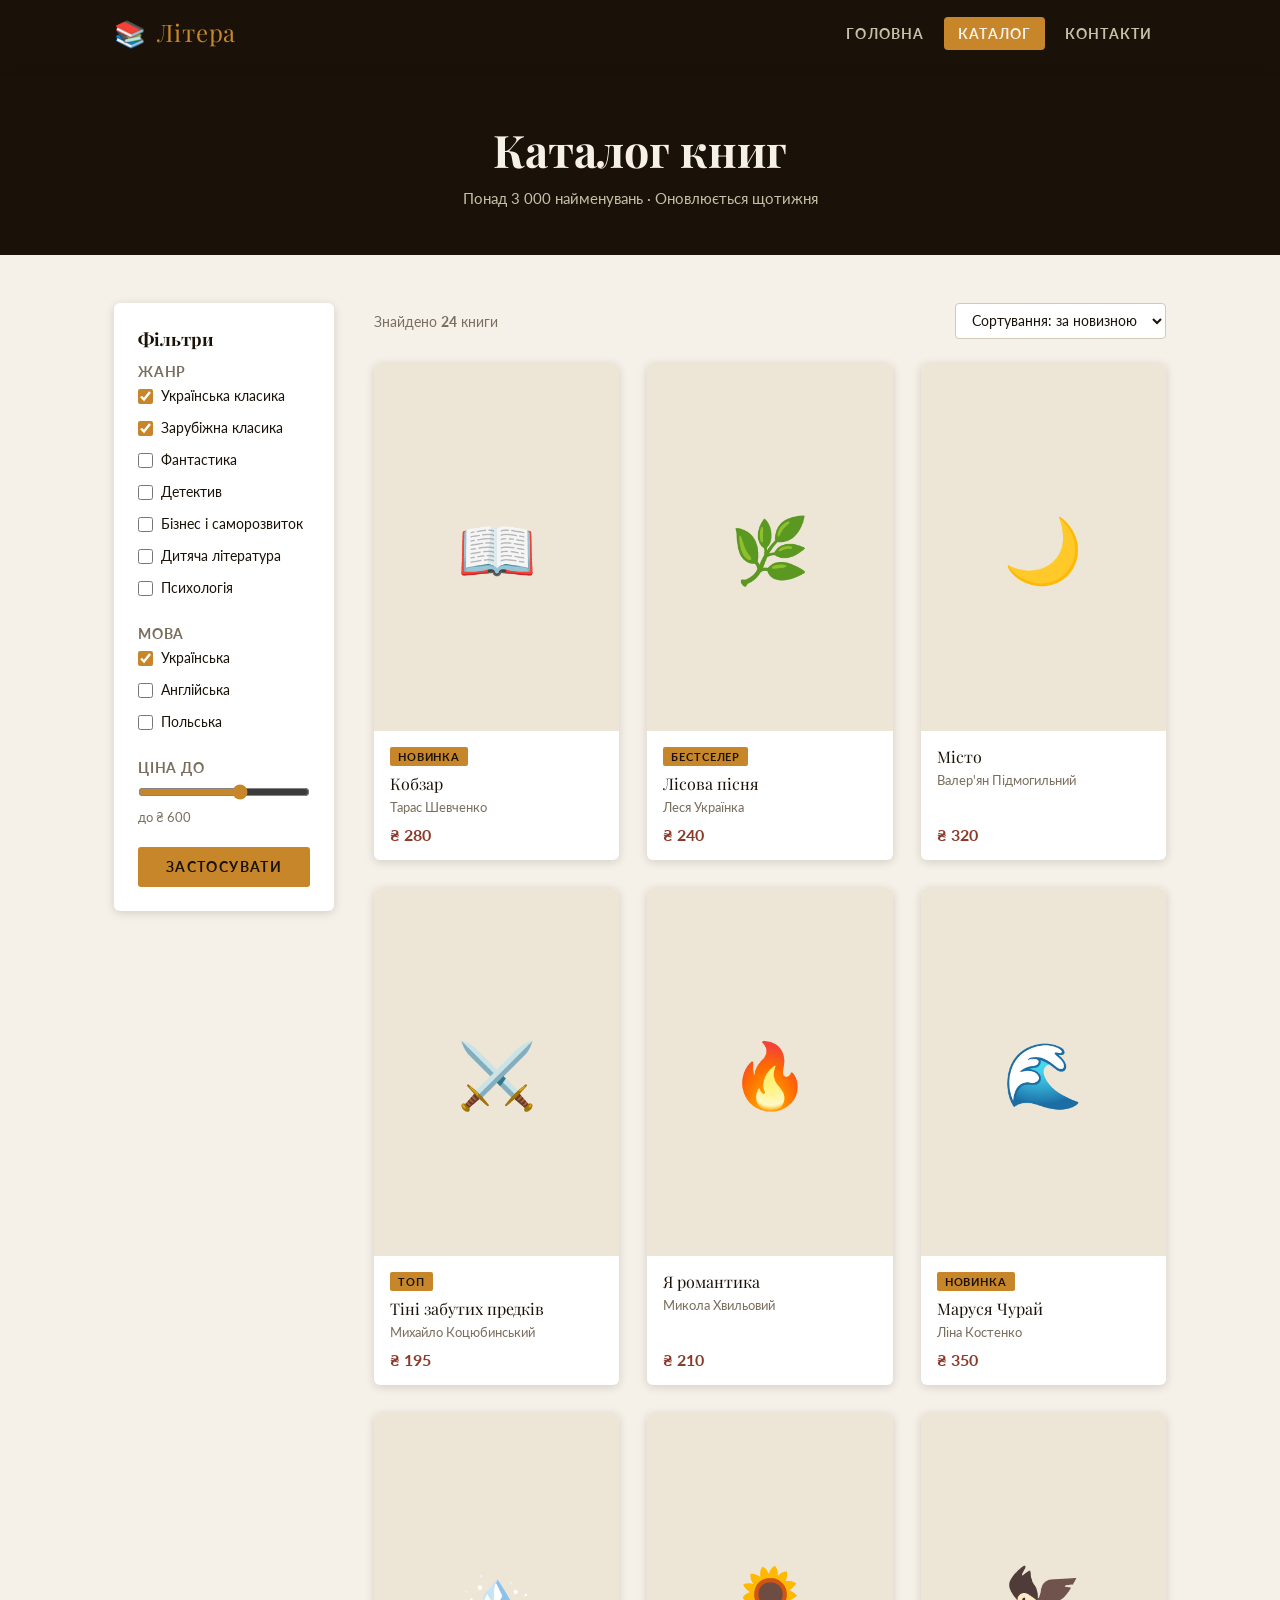
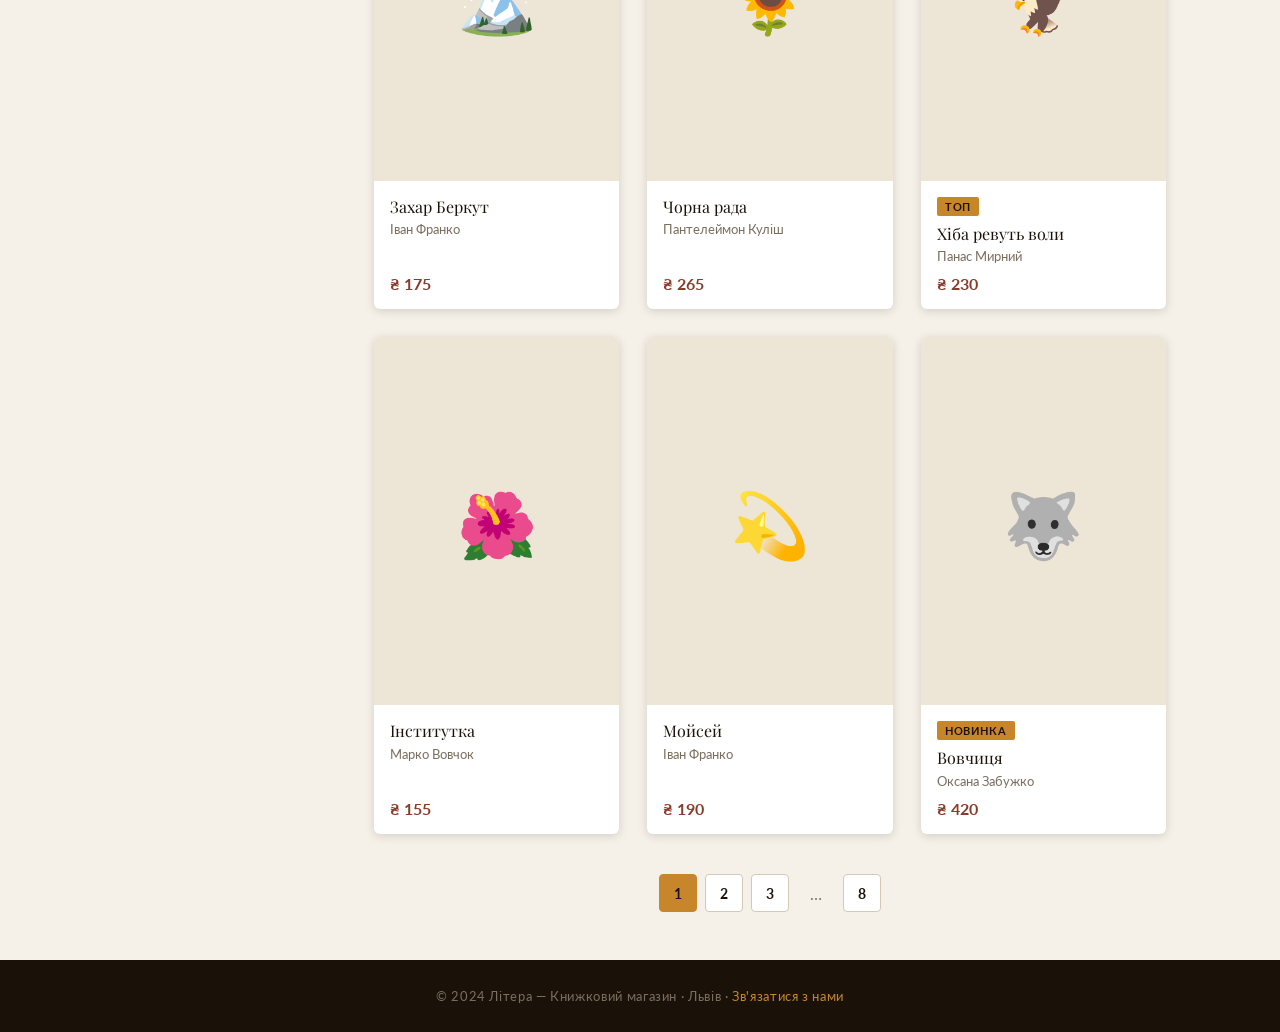
==== catalog.html @ 976ecd80 "lab_1" ====
<!DOCTYPE html>
<html lang="uk">

<head>
  <meta charset="UTF-8" />
  <meta name="viewport" content="width=device-width, initial-scale=1.0" />
  <title>Каталог — Літера</title>
  <link rel="stylesheet" href="css/style.css" />
  <link rel="stylesheet" href="css/catalog.css" />
</head>

<body>

  <nav class="site-nav">
    <div class="nav-inner">
      <a href="index.html" class="nav-logo">
        <span>📚</span> Літера
      </a>
      <ul class="nav-links">
        <li><a href="index.html">Головна</a></li>
        <li><a href="catalog.html" class="active">Каталог</a></li>
        <li><a href="contact.html">Контакти</a></li>
      </ul>
    </div>
  </nav>

  <div class="page-banner">
    <h1>Каталог книг</h1>
    <p>Понад 3 000 найменувань · Оновлюється щотижня</p>
  </div>

  <main class="page-content">
    <div class="catalog-layout">

      <aside class="sidebar">
        <h3>Фільтри</h3>

        <div class="filter-group">
          <label>Жанр</label>
          <div class="checkboxes">
            <label><input type="checkbox" checked /> Українська класика</label>
            <label><input type="checkbox" checked /> Зарубіжна класика</label>
            <label><input type="checkbox" /> Фантастика</label>
            <label><input type="checkbox" /> Детектив</label>
            <label><input type="checkbox" /> Бізнес і саморозвиток</label>
            <label><input type="checkbox" /> Дитяча література</label>
            <label><input type="checkbox" /> Психологія</label>
          </div>
        </div>

        <div class="filter-group">
          <label>Мова</label>
          <div class="checkboxes">
            <label><input type="checkbox" checked /> Українська</label>
            <label><input type="checkbox" /> Англійська</label>
            <label><input type="checkbox" /> Польська</label>
          </div>
        </div>

        <div class="filter-group">
          <label>Ціна до</label>
          <input type="range" min="0" max="1000" value="600" />
          <p style="font-size:.82rem; color:#7a6e5f; margin-top:6px;">до ₴ 600</p>
        </div>

        <button class="btn btn-primary" style="width:100%;">Застосувати</button>
      </aside>

      <section>
        <div class="catalog-header">
          <p class="catalog-count">Знайдено <strong>24</strong> книги</p>
          <select class="sort-select">
            <option>Сортування: за новизною</option>
            <option>Ціна: від меншої</option>
            <option>Ціна: від більшої</option>
            <option>Назва: А–Я</option>
          </select>
        </div>

        <div class="books-grid">

          <div class="book-card">
            <div class="book-cover">📖</div>
            <div class="book-info">
              <span class="book-badge">Новинка</span>
              <p class="book-title">Кобзар</p>
              <p class="book-author">Тарас Шевченко</p>
              <p class="book-price">₴ 280</p>
            </div>
          </div>

          <div class="book-card">
            <div class="book-cover">🌿</div>
            <div class="book-info">
              <span class="book-badge">Бестселер</span>
              <p class="book-title">Лісова пісня</p>
              <p class="book-author">Леся Українка</p>
              <p class="book-price">₴ 240</p>
            </div>
          </div>

          <div class="book-card">
            <div class="book-cover">🌙</div>
            <div class="book-info">
              <p class="book-title">Місто</p>
              <p class="book-author">Валер'ян Підмогильний</p>
              <p class="book-price">₴ 320</p>
            </div>
          </div>

          <div class="book-card">
            <div class="book-cover">⚔️</div>
            <div class="book-info">
              <span class="book-badge">Топ</span>
              <p class="book-title">Тіні забутих предків</p>
              <p class="book-author">Михайло Коцюбинський</p>
              <p class="book-price">₴ 195</p>
            </div>
          </div>

          <div class="book-card">
            <div class="book-cover">🔥</div>
            <div class="book-info">
              <p class="book-title">Я романтика</p>
              <p class="book-author">Микола Хвильовий</p>
              <p class="book-price">₴ 210</p>
            </div>
          </div>

          <div class="book-card">
            <div class="book-cover">🌊</div>
            <div class="book-info">
              <span class="book-badge">Новинка</span>
              <p class="book-title">Маруся Чурай</p>
              <p class="book-author">Ліна Костенко</p>
              <p class="book-price">₴ 350</p>
            </div>
          </div>

          <div class="book-card">
            <div class="book-cover">🏔️</div>
            <div class="book-info">
              <p class="book-title">Захар Беркут</p>
              <p class="book-author">Іван Франко</p>
              <p class="book-price">₴ 175</p>
            </div>
          </div>

          <div class="book-card">
            <div class="book-cover">🌻</div>
            <div class="book-info">
              <p class="book-title">Чорна рада</p>
              <p class="book-author">Пантелеймон Куліш</p>
              <p class="book-price">₴ 265</p>
            </div>
          </div>

          <div class="book-card">
            <div class="book-cover">🦅</div>
            <div class="book-info">
              <span class="book-badge">Топ</span>
              <p class="book-title">Хіба ревуть воли</p>
              <p class="book-author">Панас Мирний</p>
              <p class="book-price">₴ 230</p>
            </div>
          </div>

          <div class="book-card">
            <div class="book-cover">🌺</div>
            <div class="book-info">
              <p class="book-title">Інститутка</p>
              <p class="book-author">Марко Вовчок</p>
              <p class="book-price">₴ 155</p>
            </div>
          </div>

          <div class="book-card">
            <div class="book-cover">💫</div>
            <div class="book-info">
              <p class="book-title">Мойсей</p>
              <p class="book-author">Іван Франко</p>
              <p class="book-price">₴ 190</p>
            </div>
          </div>

          <div class="book-card">
            <div class="book-cover">🐺</div>
            <div class="book-info">
              <span class="book-badge">Новинка</span>
              <p class="book-title">Вовчиця</p>
              <p class="book-author">Оксана Забужко</p>
              <p class="book-price">₴ 420</p>
            </div>
          </div>

        </div>

        <div class="pagination">
          <a href="#" class="page-btn active">1</a>
          <a href="#" class="page-btn">2</a>
          <a href="#" class="page-btn">3</a>
          <span class="page-ellipsis">…</span>
          <a href="#" class="page-btn">8</a>
        </div>
      </section>

    </div>
  </main>

  <footer class="site-footer">
    <p>© 2024 Літера — Книжковий магазин · Львів · <a href="contact.html">Зв'язатися з нами</a></p>
  </footer>

</body>

</html>
---- css/style.css ----
@import url('https://fonts.googleapis.com/css2?family=Playfair+Display:ital,wght@0,400;0,700;1,400&family=Lato:wght@300;400;700&display=swap');

/* ── Variables ── */
:root {
  --ink: #1a1208;
  --cream: #f5f0e8;
  --parchment: #ede6d6;
  --amber: #c8862a;
  --amber-lt: #e8a83a;
  --rust: #8b3a2a;
  --shadow: rgba(26, 18, 8, .15);
  --ff-display: 'Playfair Display', Georgia, serif;
  --ff-body: 'Lato', sans-serif;
}

/* ── Reset ── */
*,
*::before,
*::after {
  box-sizing: border-box;
  margin: 0;
  padding: 0;
}

html {
  scroll-behavior: smooth;
}

body {
  font-family: var(--ff-body);
  background: var(--cream);
  color: var(--ink);
  min-height: 100vh;
  display: flex;
  flex-direction: column;
}

img {
  display: block;
  max-width: 100%;
}

a {
  color: inherit;
  text-decoration: none;
}

ul {
  list-style: none;
}

/* ── NAV ── */
.site-nav {
  background: var(--ink);
  position: sticky;
  top: 0;
  z-index: 100;
  box-shadow: 0 2px 12px var(--shadow);
}

.nav-inner {
  max-width: 1100px;
  margin: 0 auto;
  padding: 0 24px;
  height: 64px;
  display: flex;
  align-items: center;
  justify-content: space-between;
}

.nav-logo {
  font-family: var(--ff-display);
  font-size: 1.5rem;
  color: var(--amber);
  letter-spacing: .03em;
  display: flex;
  align-items: center;
  gap: 10px;
}

.nav-logo span {
  font-size: 1.6rem;
}

.nav-links {
  display: flex;
  gap: 6px;
}

.nav-links a {
  font-family: var(--ff-body);
  font-size: .875rem;
  font-weight: 700;
  letter-spacing: .08em;
  text-transform: uppercase;
  color: #c9bfa8;
  padding: 8px 14px;
  border-radius: 4px;
  transition: color .2s, background .2s;
}

.nav-links a:hover,
.nav-links a.active {
  color: var(--cream);
  background: var(--amber);
}

/* ── FOOTER ── */
.site-footer {
  background: var(--ink);
  color: #7a6e5f;
  text-align: center;
  padding: 28px 24px;
  font-size: .8rem;
  letter-spacing: .05em;
  margin-top: auto;
}

.site-footer a {
  color: var(--amber);
}

/* ── BUTTONS ── */
.btn {
  display: inline-block;
  font-family: var(--ff-body);
  font-size: .85rem;
  font-weight: 700;
  letter-spacing: .1em;
  text-transform: uppercase;
  padding: 12px 28px;
  border-radius: 3px;
  cursor: pointer;
  transition: transform .15s, box-shadow .15s;
  border: none;
}

.btn:hover {
  transform: translateY(-2px);
  box-shadow: 0 6px 18px var(--shadow);
}

.btn-primary {
  background: var(--amber);
  color: var(--ink);
}

.btn-outline {
  background: transparent;
  color: var(--amber);
  border: 2px solid var(--amber);
}

/* ── PAGE WRAPPER ── */
.page-content {
  flex: 1;
  max-width: 1100px;
  width: 100%;
  margin: 0 auto;
  padding: 48px 24px;
}

/* ── HERO (index) ── */
.hero {
  background: var(--ink);
  color: var(--cream);
  padding: 100px 24px 80px;
  text-align: center;
  position: relative;
  overflow: hidden;
}

.hero::before {
  content: '';
  position: absolute;
  inset: 0;
  background:
    radial-gradient(ellipse 60% 60% at 20% 50%, rgba(200, 134, 42, .18) 0%, transparent 70%),
    radial-gradient(ellipse 40% 80% at 80% 30%, rgba(139, 58, 42, .25) 0%, transparent 70%);
  pointer-events: none;
}

.hero-eyebrow {
  font-size: .75rem;
  font-weight: 700;
  letter-spacing: .22em;
  text-transform: uppercase;
  color: var(--amber);
  margin-bottom: 18px;
}

.hero h1 {
  font-family: var(--ff-display);
  font-size: clamp(2.4rem, 6vw, 4.2rem);
  line-height: 1.12;
  margin-bottom: 22px;
}

.hero h1 em {
  font-style: italic;
  color: var(--amber);
}

.hero p {
  max-width: 540px;
  margin: 0 auto 36px;
  font-size: 1.1rem;
  font-weight: 300;
  color: #c9bfa8;
  line-height: 1.7;
}

.hero-cta {
  display: flex;
  gap: 14px;
  justify-content: center;
  flex-wrap: wrap;
}

/* ── SECTION HEADING ── */
.section-heading {
  font-family: var(--ff-display);
  font-size: clamp(1.6rem, 3.5vw, 2.4rem);
  margin-bottom: 8px;
}

.section-sub {
  color: #7a6e5f;
  font-size: .95rem;
  margin-bottom: 36px;
}

.divider {
  width: 52px;
  height: 3px;
  background: var(--amber);
  margin: 12px 0 32px;
}

/* ── FEATURED BOOKS GRID ── */
.books-grid {
  display: grid;
  grid-template-columns: repeat(auto-fill, minmax(210px, 1fr));
  gap: 28px;
}

.book-card {
  background: #fff;
  border-radius: 6px;
  overflow: hidden;
  box-shadow: 0 2px 10px var(--shadow);
  transition: transform .2s, box-shadow .2s;
  display: flex;
  flex-direction: column;
}

.book-card:hover {
  transform: translateY(-6px);
  box-shadow: 0 10px 28px var(--shadow);
}

.book-cover {
  width: 100%;
  aspect-ratio: 2/3;
  object-fit: cover;
  background: var(--parchment);
  font-size: 4rem;
  display: flex;
  align-items: center;
  justify-content: center;
  color: var(--amber);
  font-family: var(--ff-display);
}

.book-info {
  padding: 16px;
  flex: 1;
  display: flex;
  flex-direction: column;
}

.book-title {
  font-family: var(--ff-display);
  font-size: 1rem;
  margin-bottom: 4px;
  line-height: 1.3;
}

.book-author {
  font-size: .8rem;
  color: #7a6e5f;
  margin-bottom: 10px;
}

.book-price {
  font-weight: 700;
  color: var(--rust);
  font-size: 1rem;
  margin-top: auto;
}

.book-badge {
  display: inline-block;
  font-size: .68rem;
  font-weight: 700;
  letter-spacing: .08em;
  text-transform: uppercase;
  background: var(--amber);
  color: var(--ink);
  padding: 3px 8px;
  border-radius: 2px;
  margin-bottom: 8px;
  align-self: flex-start;
}

/* ── CATEGORIES ── */
.categories-grid {
  display: grid;
  grid-template-columns: repeat(auto-fill, minmax(160px, 1fr));
  gap: 16px;
  margin-top: 16px;
}

.cat-card {
  background: var(--ink);
  color: var(--cream);
  border-radius: 6px;
  padding: 24px 16px;
  text-align: center;
  cursor: pointer;
  transition: background .2s, transform .15s;
}

.cat-card:hover {
  background: var(--amber);
  color: var(--ink);
  transform: translateY(-3px);
}

.cat-icon {
  font-size: 2rem;
  margin-bottom: 10px;
}

.cat-name {
  font-family: var(--ff-display);
  font-size: .95rem;
}

/* ── CATALOG PAGE ── */
.catalog-layout {
  display: grid;
  grid-template-columns: 220px 1fr;
  gap: 40px;
  align-items: start;
}

@media (max-width: 720px) {
  .catalog-layout {
    grid-template-columns: 1fr;
  }
}

.sidebar {
  background: #fff;
  border-radius: 6px;
  padding: 24px;
  box-shadow: 0 2px 10px var(--shadow);
}

.sidebar h3 {
  font-family: var(--ff-display);
  font-size: 1.1rem;
  margin-bottom: 14px;
}

.filter-group {
  margin-bottom: 22px;
}

.filter-group label {
  font-size: .85rem;
  font-weight: 700;
  display: block;
  margin-bottom: 8px;
  letter-spacing: .06em;
  text-transform: uppercase;
  color: #7a6e5f;
}

.filter-group input[type=range] {
  width: 100%;
  accent-color: var(--amber);
}

.filter-group .checkboxes {
  display: flex;
  flex-direction: column;
  gap: 8px;
}

.filter-group .checkboxes label {
  text-transform: none;
  font-weight: 400;
  color: var(--ink);
  letter-spacing: 0;
  display: flex;
  align-items: center;
  gap: 8px;
  cursor: pointer;
}

.filter-group .checkboxes input[type=checkbox] {
  accent-color: var(--amber);
  width: 15px;
  height: 15px;
}

.catalog-header {
  display: flex;
  justify-content: space-between;
  align-items: center;
  margin-bottom: 24px;
  flex-wrap: wrap;
  gap: 12px;
}

.catalog-count {
  font-size: .9rem;
  color: #7a6e5f;
}

.sort-select {
  font-family: var(--ff-body);
  font-size: .85rem;
  padding: 8px 12px;
  border: 1.5px solid #d4c9b4;
  border-radius: 4px;
  background: #fff;
  color: var(--ink);
  cursor: pointer;
}

/* ── CONTACT PAGE ── */
.contact-grid {
  display: grid;
  grid-template-columns: 1fr 1fr;
  gap: 48px;
  align-items: start;
}

@media (max-width: 680px) {
  .contact-grid {
    grid-template-columns: 1fr;
  }
}

.contact-info h2 {
  font-family: var(--ff-display);
  font-size: 1.8rem;
  margin-bottom: 16px;
}

.contact-info p {
  line-height: 1.75;
  color: #4a3f30;
  margin-bottom: 24px;
}

.info-list {
  display: flex;
  flex-direction: column;
  gap: 16px;
}

.info-item {
  display: flex;
  gap: 14px;
  align-items: flex-start;
}

.info-icon {
  font-size: 1.3rem;
  margin-top: 2px;
}

.info-label {
  font-weight: 700;
  font-size: .8rem;
  letter-spacing: .08em;
  text-transform: uppercase;
  color: #7a6e5f;
}

.info-val {
  font-size: .95rem;
  margin-top: 2px;
}

.contact-form {
  background: #fff;
  border-radius: 8px;
  padding: 36px;
  box-shadow: 0 2px 16px var(--shadow);
}

.contact-form h3 {
  font-family: var(--ff-display);
  font-size: 1.4rem;
  margin-bottom: 24px;
}

.form-group {
  margin-bottom: 18px;
}

.form-group label {
  display: block;
  font-size: .8rem;
  font-weight: 700;
  letter-spacing: .07em;
  text-transform: uppercase;
  margin-bottom: 6px;
  color: #5a4e3f;
}

.form-group input,
.form-group textarea,
.form-group select {
  width: 100%;
  font-family: var(--ff-body);
  font-size: .95rem;
  padding: 11px 14px;
  border: 1.5px solid #d4c9b4;
  border-radius: 4px;
  background: var(--cream);
  color: var(--ink);
  transition: border-color .2s;
  outline: none;
}

.form-group input:focus,
.form-group textarea:focus,
.form-group select:focus {
  border-color: var(--amber);
}

.form-group textarea {
  resize: vertical;
  min-height: 120px;
}

.map-placeholder {
  margin-top: 48px;
  background: var(--parchment);
  border-radius: 8px;
  height: 260px;
  display: flex;
  flex-direction: column;
  align-items: center;
  justify-content: center;
  gap: 10px;
  color: #8a7a66;
  font-size: 2.4rem;
}

.map-placeholder p {
  font-size: .9rem;
}

/* ── PAGE BANNER ── */
.page-banner {
  background: var(--ink);
  color: var(--cream);
  text-align: center;
  padding: 56px 24px 48px;
}

.page-banner h1 {
  font-family: var(--ff-display);
  font-size: clamp(1.8rem, 4vw, 2.8rem);
  margin-bottom: 10px;
}

.page-banner p {
  color: #c9bfa8;
  font-size: .95rem;
}

/* ── PROMO BANNER ── */
.promo-banner {
  background: linear-gradient(135deg, var(--rust), #a04020);
  color: #fff;
  border-radius: 8px;
  padding: 40px 36px;
  display: flex;
  align-items: center;
  justify-content: space-between;
  gap: 24px;
  flex-wrap: wrap;
  margin-top: 56px;
}

.promo-banner h3 {
  font-family: var(--ff-display);
  font-size: 1.6rem;
  margin-bottom: 6px;
}

.promo-banner p {
  font-size: .95rem;
  opacity: .9;
}
---- css/catalog.css ----
/* Pagination */
.pagination {
  display: flex;
  gap: 8px;
  justify-content: center;
  margin-top: 40px;
}

.page-btn {
  display: inline-flex;
  align-items: center;
  justify-content: center;
  width: 38px;
  height: 38px;
  border-radius: 4px;
  font-weight: 700;
  font-size: .875rem;
  background: #fff;
  color: var(--ink);
  border: 1.5px solid #d4c9b4;
  transition: background .15s, color .15s;
}

.page-btn:hover,
.page-btn.active {
  background: var(--amber);
  color: var(--ink);
  border-color: var(--amber);
}

.page-ellipsis {
  display: inline-flex;
  align-items: center;
  justify-content: center;
  width: 38px;
  height: 38px;
  color: #7a6e5f;
}

/* Book cards in catalog — slightly smaller gap */
.catalog-layout .books-grid {
  grid-template-columns: repeat(auto-fill, minmax(190px, 1fr));
}
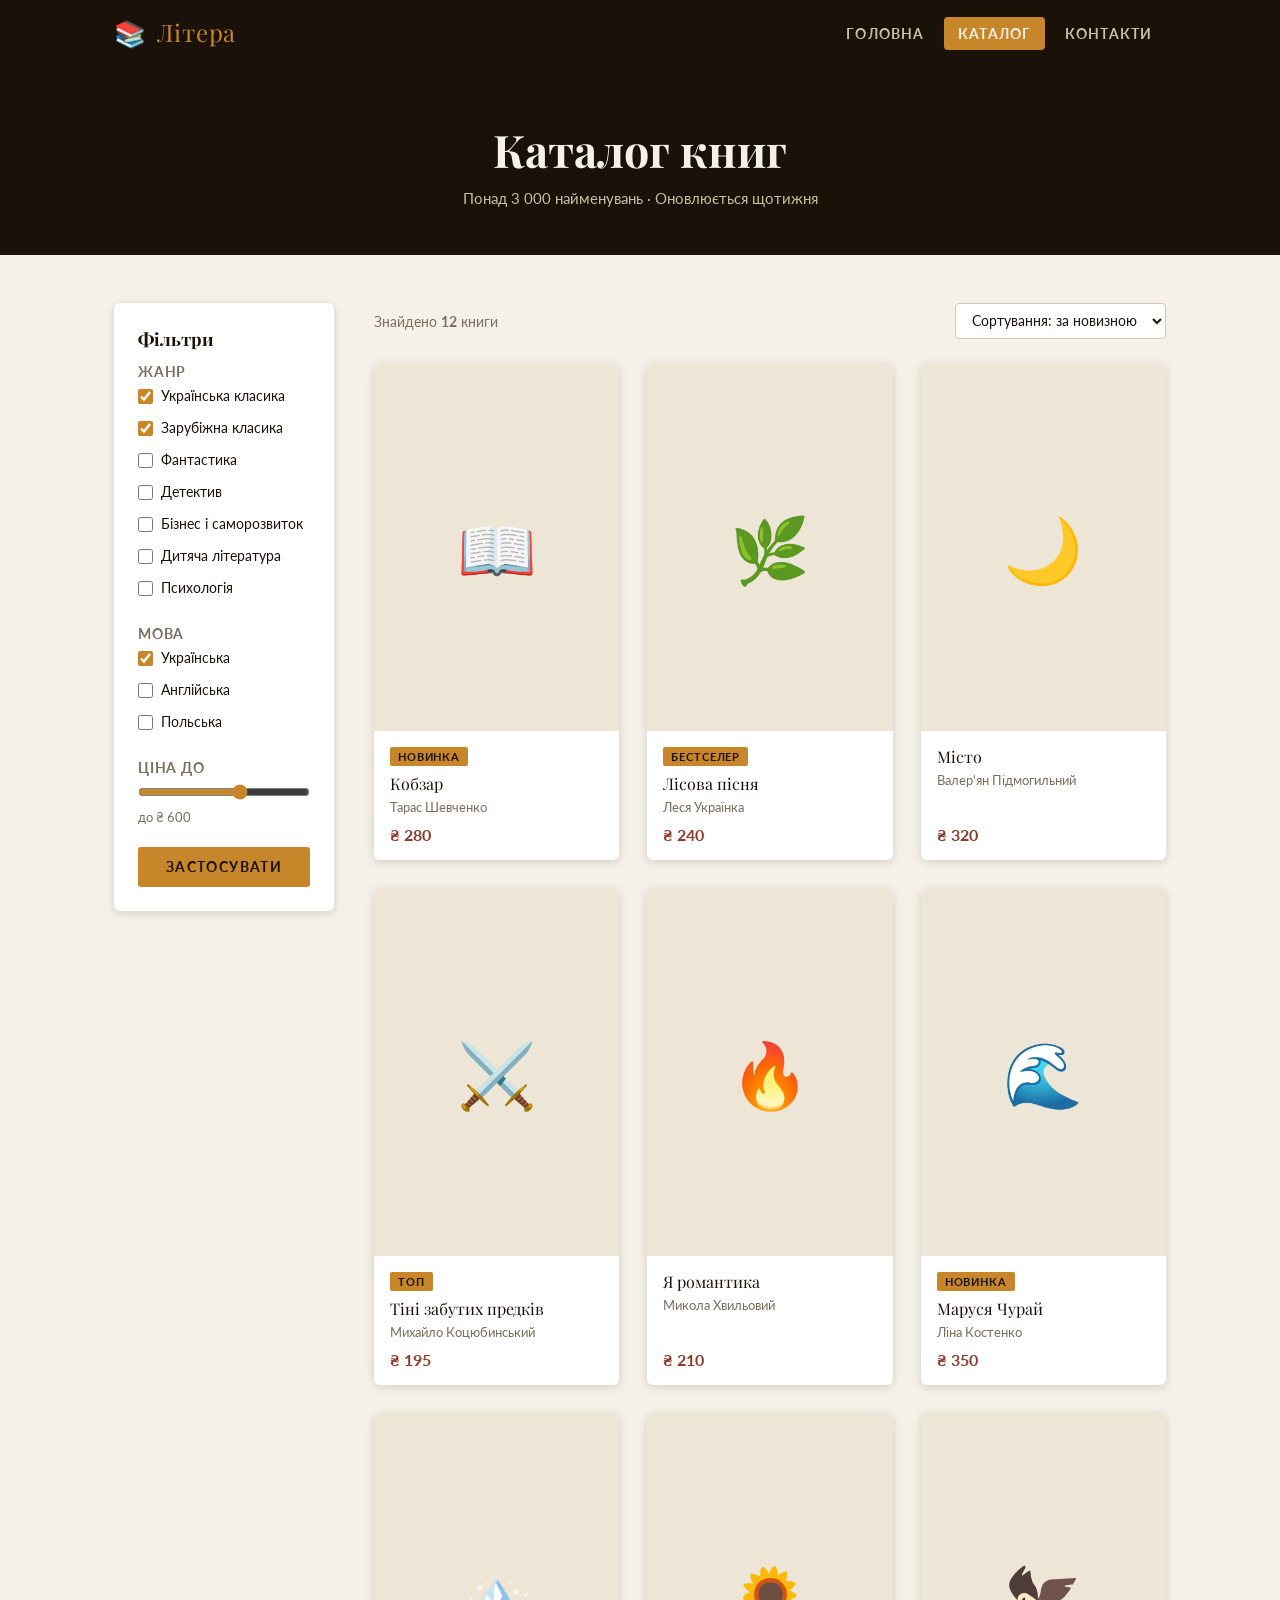
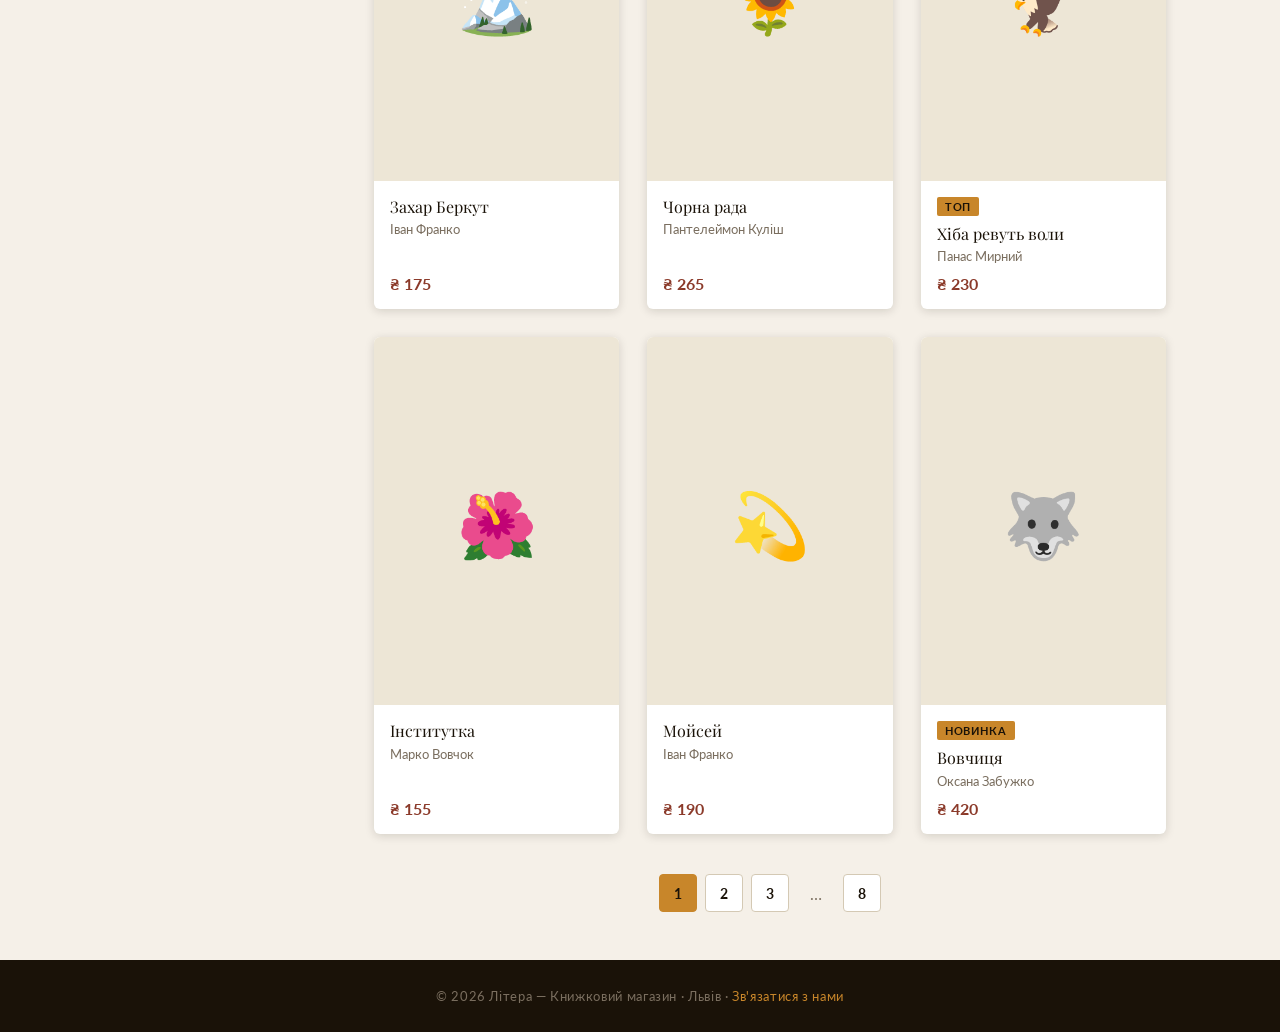
==== commit e75d3b60: "lab2" ====
--- a/catalog.html
+++ b/catalog.html
@@ -79,7 +79,7 @@
 
         <div class="books-grid">
 
-          <div class="book-card">
+          <div class="book-card" data-price="280">
             <div class="book-cover">📖</div>
             <div class="book-info">
               <span class="book-badge">Новинка</span>
@@ -89,7 +89,7 @@
             </div>
           </div>
 
-          <div class="book-card">
+          <div class="book-card" data-price="240">
             <div class="book-cover">🌿</div>
             <div class="book-info">
               <span class="book-badge">Бестселер</span>
@@ -99,7 +99,7 @@
             </div>
           </div>
 
-          <div class="book-card">
+          <div class="book-card" data-price="320">
             <div class="book-cover">🌙</div>
             <div class="book-info">
               <p class="book-title">Місто</p>
@@ -108,7 +108,7 @@
             </div>
           </div>
 
-          <div class="book-card">
+          <div class="book-card" data-price="195">
             <div class="book-cover">⚔️</div>
             <div class="book-info">
               <span class="book-badge">Топ</span>
@@ -118,7 +118,7 @@
             </div>
           </div>
 
-          <div class="book-card">
+          <div class="book-card" data-price="210">
             <div class="book-cover">🔥</div>
             <div class="book-info">
               <p class="book-title">Я романтика</p>
@@ -127,7 +127,7 @@
             </div>
           </div>
 
-          <div class="book-card">
+          <div class="book-card" data-price="350">
             <div class="book-cover">🌊</div>
             <div class="book-info">
               <span class="book-badge">Новинка</span>
@@ -137,7 +137,7 @@
             </div>
           </div>
 
-          <div class="book-card">
+          <div class="book-card" data-price="175">
             <div class="book-cover">🏔️</div>
             <div class="book-info">
               <p class="book-title">Захар Беркут</p>
@@ -146,7 +146,7 @@
             </div>
           </div>
 
-          <div class="book-card">
+          <div class="book-card" data-price="265">
             <div class="book-cover">🌻</div>
             <div class="book-info">
               <p class="book-title">Чорна рада</p>
@@ -155,7 +155,7 @@
             </div>
           </div>
 
-          <div class="book-card">
+          <div class="book-card" data-price="230">
             <div class="book-cover">🦅</div>
             <div class="book-info">
               <span class="book-badge">Топ</span>
@@ -165,7 +165,7 @@
             </div>
           </div>
 
-          <div class="book-card">
+          <div class="book-card" data-price="155">
             <div class="book-cover">🌺</div>
             <div class="book-info">
               <p class="book-title">Інститутка</p>
@@ -174,7 +174,7 @@
             </div>
           </div>
 
-          <div class="book-card">
+          <div class="book-card" data-price="190">
             <div class="book-cover">💫</div>
             <div class="book-info">
               <p class="book-title">Мойсей</p>
@@ -183,7 +183,7 @@
             </div>
           </div>
 
-          <div class="book-card">
+          <div class="book-card" data-price="420">
             <div class="book-cover">🐺</div>
             <div class="book-info">
               <span class="book-badge">Новинка</span>
@@ -208,8 +208,9 @@
   </main>
 
   <footer class="site-footer">
-    <p>© 2024 Літера — Книжковий магазин · Львів · <a href="contact.html">Зв'язатися з нами</a></p>
+    <p>© 2026 Літера — Книжковий магазин · Львів · <a href="contact.html">Зв'язатися з нами</a></p>
   </footer>
+  <script src="./js/script.js"></script>
 
 </body>
 
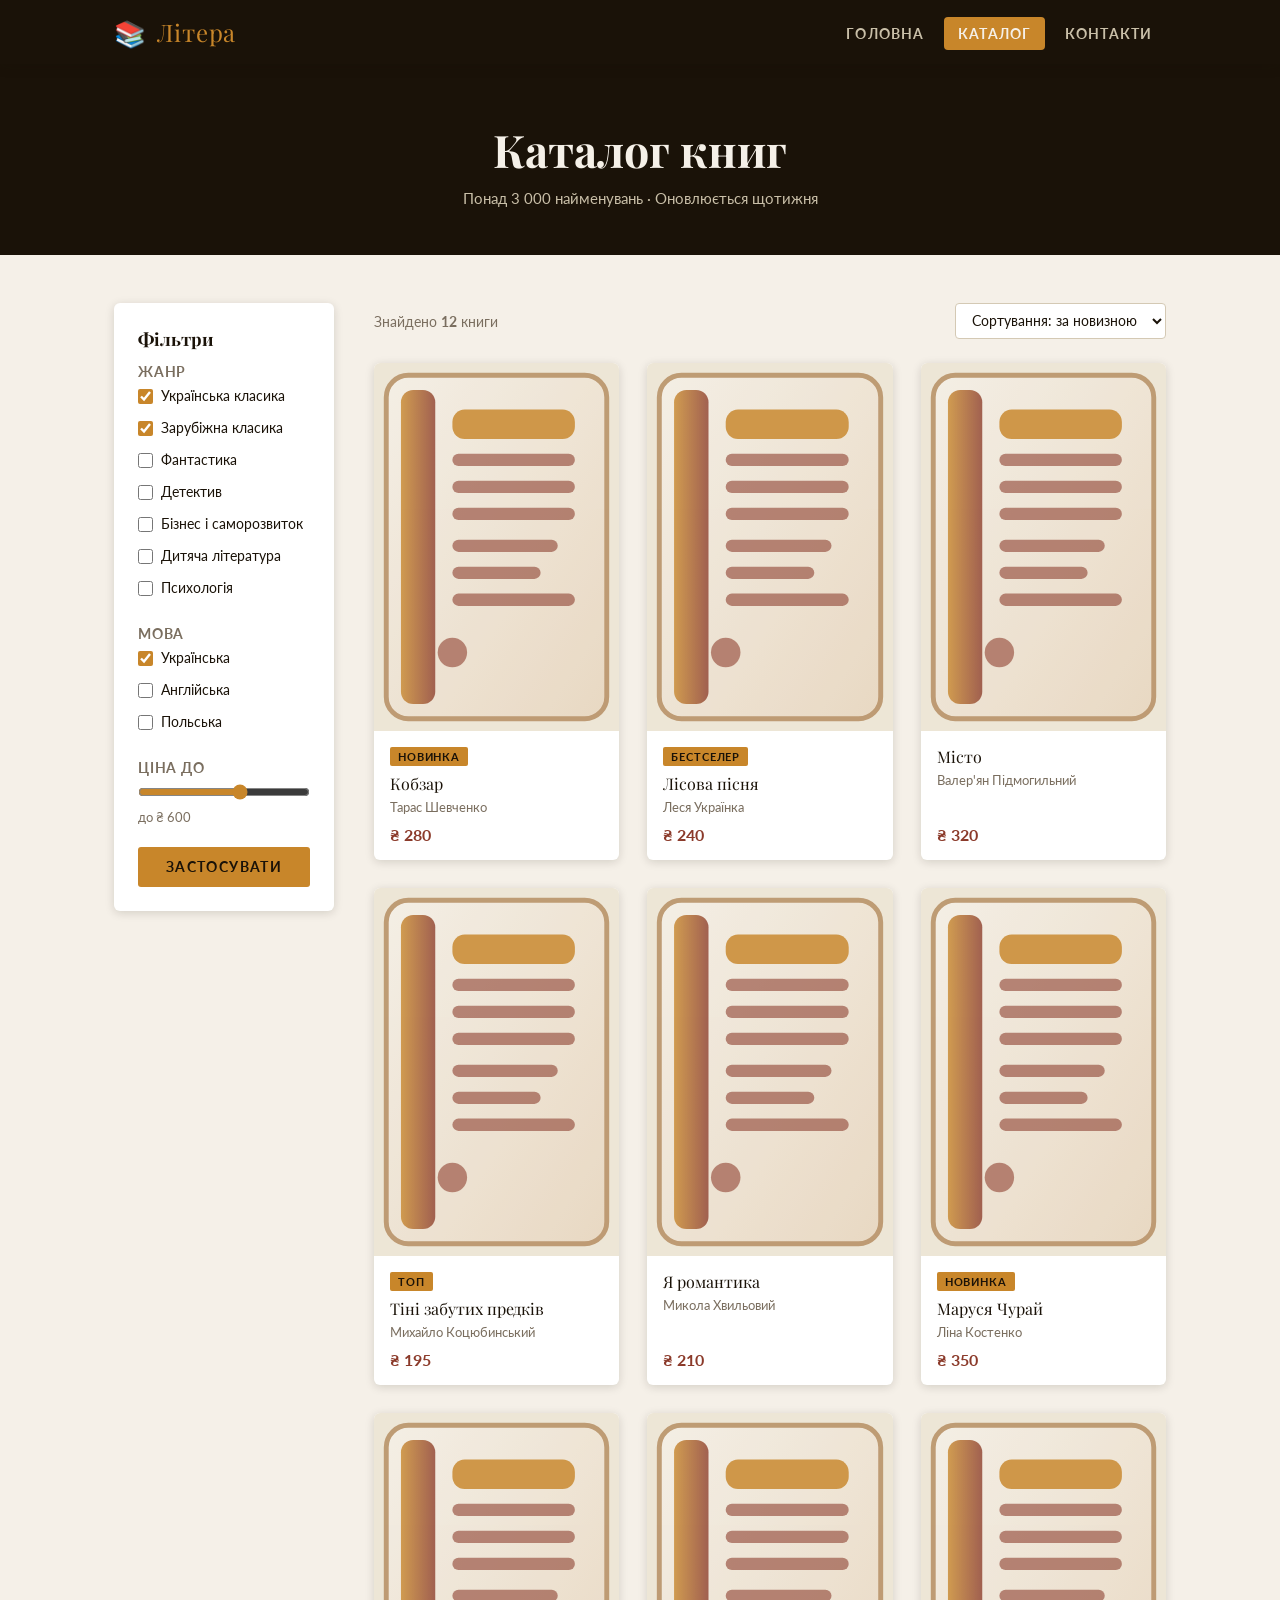
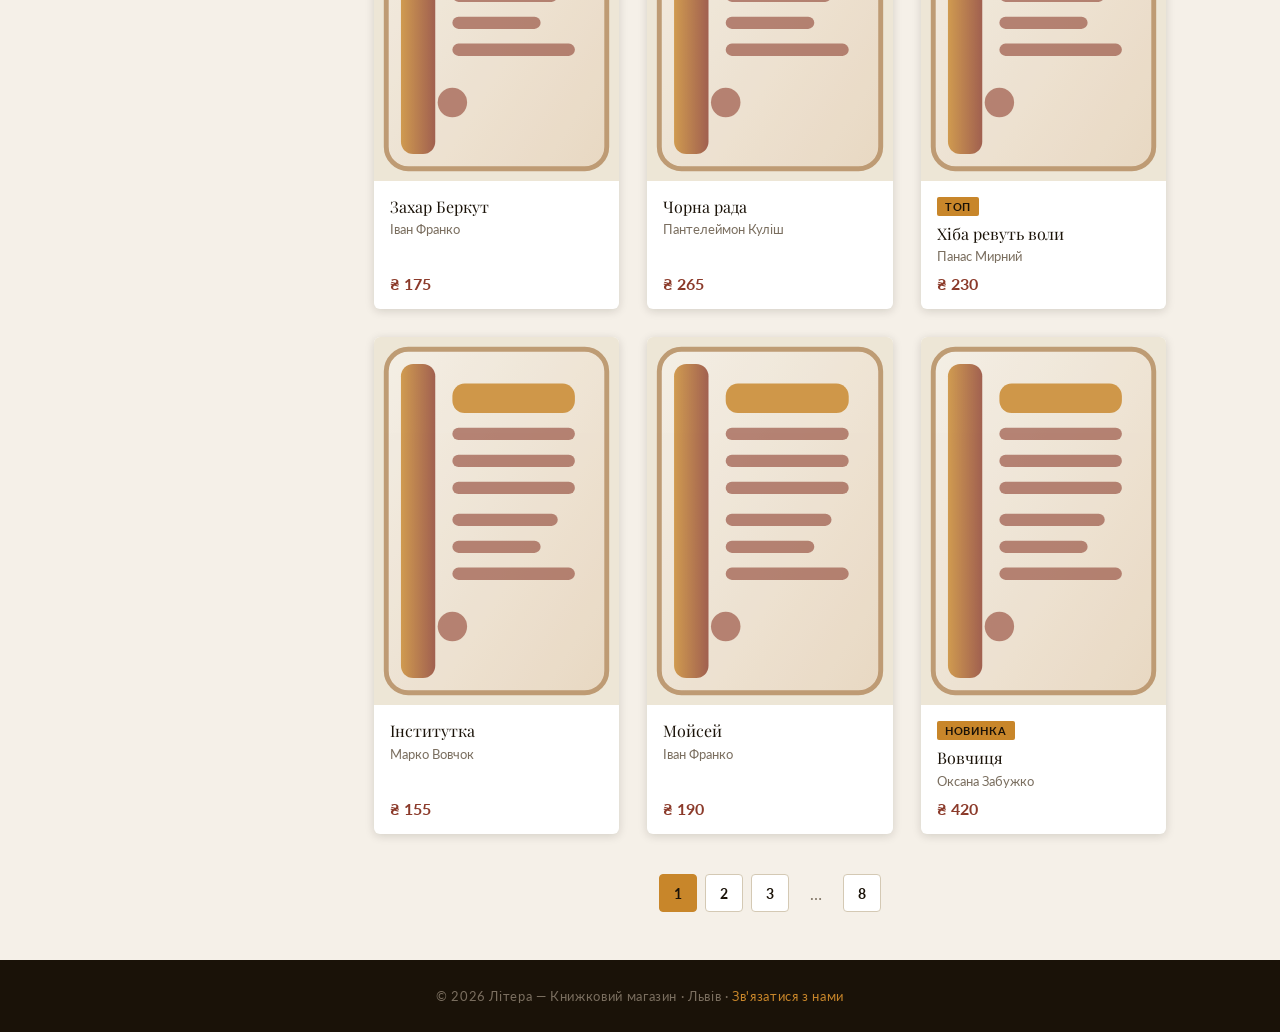
==== commit eeec8066: "lab2_variant" ====
--- a/catalog.html
+++ b/catalog.html
@@ -80,7 +80,7 @@
         <div class="books-grid">
 
           <div class="book-card" data-price="280">
-            <div class="book-cover">📖</div>
+            <div class="book-cover"><img src="images/book-cover.svg" alt="Book cover for Кобзар"></div>
             <div class="book-info">
               <span class="book-badge">Новинка</span>
               <p class="book-title">Кобзар</p>
@@ -90,7 +90,7 @@
           </div>
 
           <div class="book-card" data-price="240">
-            <div class="book-cover">🌿</div>
+            <div class="book-cover"><img src="images/book-cover.svg" alt="Book cover for Лісова пісня"></div>
             <div class="book-info">
               <span class="book-badge">Бестселер</span>
               <p class="book-title">Лісова пісня</p>
@@ -100,7 +100,7 @@
           </div>
 
           <div class="book-card" data-price="320">
-            <div class="book-cover">🌙</div>
+            <div class="book-cover"><img src="images/book-cover.svg" alt="Book cover for Місто"></div>
             <div class="book-info">
               <p class="book-title">Місто</p>
               <p class="book-author">Валер'ян Підмогильний</p>
@@ -109,7 +109,7 @@
           </div>
 
           <div class="book-card" data-price="195">
-            <div class="book-cover">⚔️</div>
+            <div class="book-cover"><img src="images/book-cover.svg" alt="Book cover for Тіні забутих предків"></div>
             <div class="book-info">
               <span class="book-badge">Топ</span>
               <p class="book-title">Тіні забутих предків</p>
@@ -119,7 +119,7 @@
           </div>
 
           <div class="book-card" data-price="210">
-            <div class="book-cover">🔥</div>
+            <div class="book-cover"><img src="images/book-cover.svg" alt="Book cover for Я романтика"></div>
             <div class="book-info">
               <p class="book-title">Я романтика</p>
               <p class="book-author">Микола Хвильовий</p>
@@ -128,7 +128,7 @@
           </div>
 
           <div class="book-card" data-price="350">
-            <div class="book-cover">🌊</div>
+            <div class="book-cover"><img src="images/book-cover.svg" alt="Book cover for Маруся Чурай"></div>
             <div class="book-info">
               <span class="book-badge">Новинка</span>
               <p class="book-title">Маруся Чурай</p>
@@ -138,7 +138,7 @@
           </div>
 
           <div class="book-card" data-price="175">
-            <div class="book-cover">🏔️</div>
+            <div class="book-cover"><img src="images/book-cover.svg" alt="Book cover for Захар Беркут"></div>
             <div class="book-info">
               <p class="book-title">Захар Беркут</p>
               <p class="book-author">Іван Франко</p>
@@ -147,7 +147,7 @@
           </div>
 
           <div class="book-card" data-price="265">
-            <div class="book-cover">🌻</div>
+            <div class="book-cover"><img src="images/book-cover.svg" alt="Book cover for Чорна рада"></div>
             <div class="book-info">
               <p class="book-title">Чорна рада</p>
               <p class="book-author">Пантелеймон Куліш</p>
@@ -156,7 +156,7 @@
           </div>
 
           <div class="book-card" data-price="230">
-            <div class="book-cover">🦅</div>
+            <div class="book-cover"><img src="images/book-cover.svg" alt="Book cover for Хіба ревуть воли"></div>
             <div class="book-info">
               <span class="book-badge">Топ</span>
               <p class="book-title">Хіба ревуть воли</p>
@@ -166,7 +166,7 @@
           </div>
 
           <div class="book-card" data-price="155">
-            <div class="book-cover">🌺</div>
+            <div class="book-cover"><img src="images/book-cover.svg" alt="Book cover for Інститутка"></div>
             <div class="book-info">
               <p class="book-title">Інститутка</p>
               <p class="book-author">Марко Вовчок</p>
@@ -175,7 +175,7 @@
           </div>
 
           <div class="book-card" data-price="190">
-            <div class="book-cover">💫</div>
+            <div class="book-cover"><img src="images/book-cover.svg" alt="Book cover for Мойсей"></div>
             <div class="book-info">
               <p class="book-title">Мойсей</p>
               <p class="book-author">Іван Франко</p>
@@ -184,7 +184,7 @@
           </div>
 
           <div class="book-card" data-price="420">
-            <div class="book-cover">🐺</div>
+            <div class="book-cover"><img src="images/book-cover.svg" alt="Book cover for Вовчиця"></div>
             <div class="book-info">
               <span class="book-badge">Новинка</span>
               <p class="book-title">Вовчиця</p>
--- a/css/style.css
+++ b/css/style.css
@@ -262,14 +262,24 @@
 .book-cover {
   width: 100%;
   aspect-ratio: 2/3;
+  background: var(--parchment);
+  overflow: hidden;
+  display: grid;
+  place-items: center;
+}
+
+.book-cover img {
+  width: 100%;
+  height: 100%;
   object-fit: cover;
-  background: var(--parchment);
-  font-size: 4rem;
-  display: flex;
-  align-items: center;
-  justify-content: center;
-  color: var(--amber);
-  font-family: var(--ff-display);
+  opacity: .82;
+  transition: opacity .25s ease, transform .25s ease;
+  display: block;
+}
+
+.book-card:hover .book-cover img {
+  opacity: 1;
+  transform: scale(1.02);
 }
 
 .book-info {
